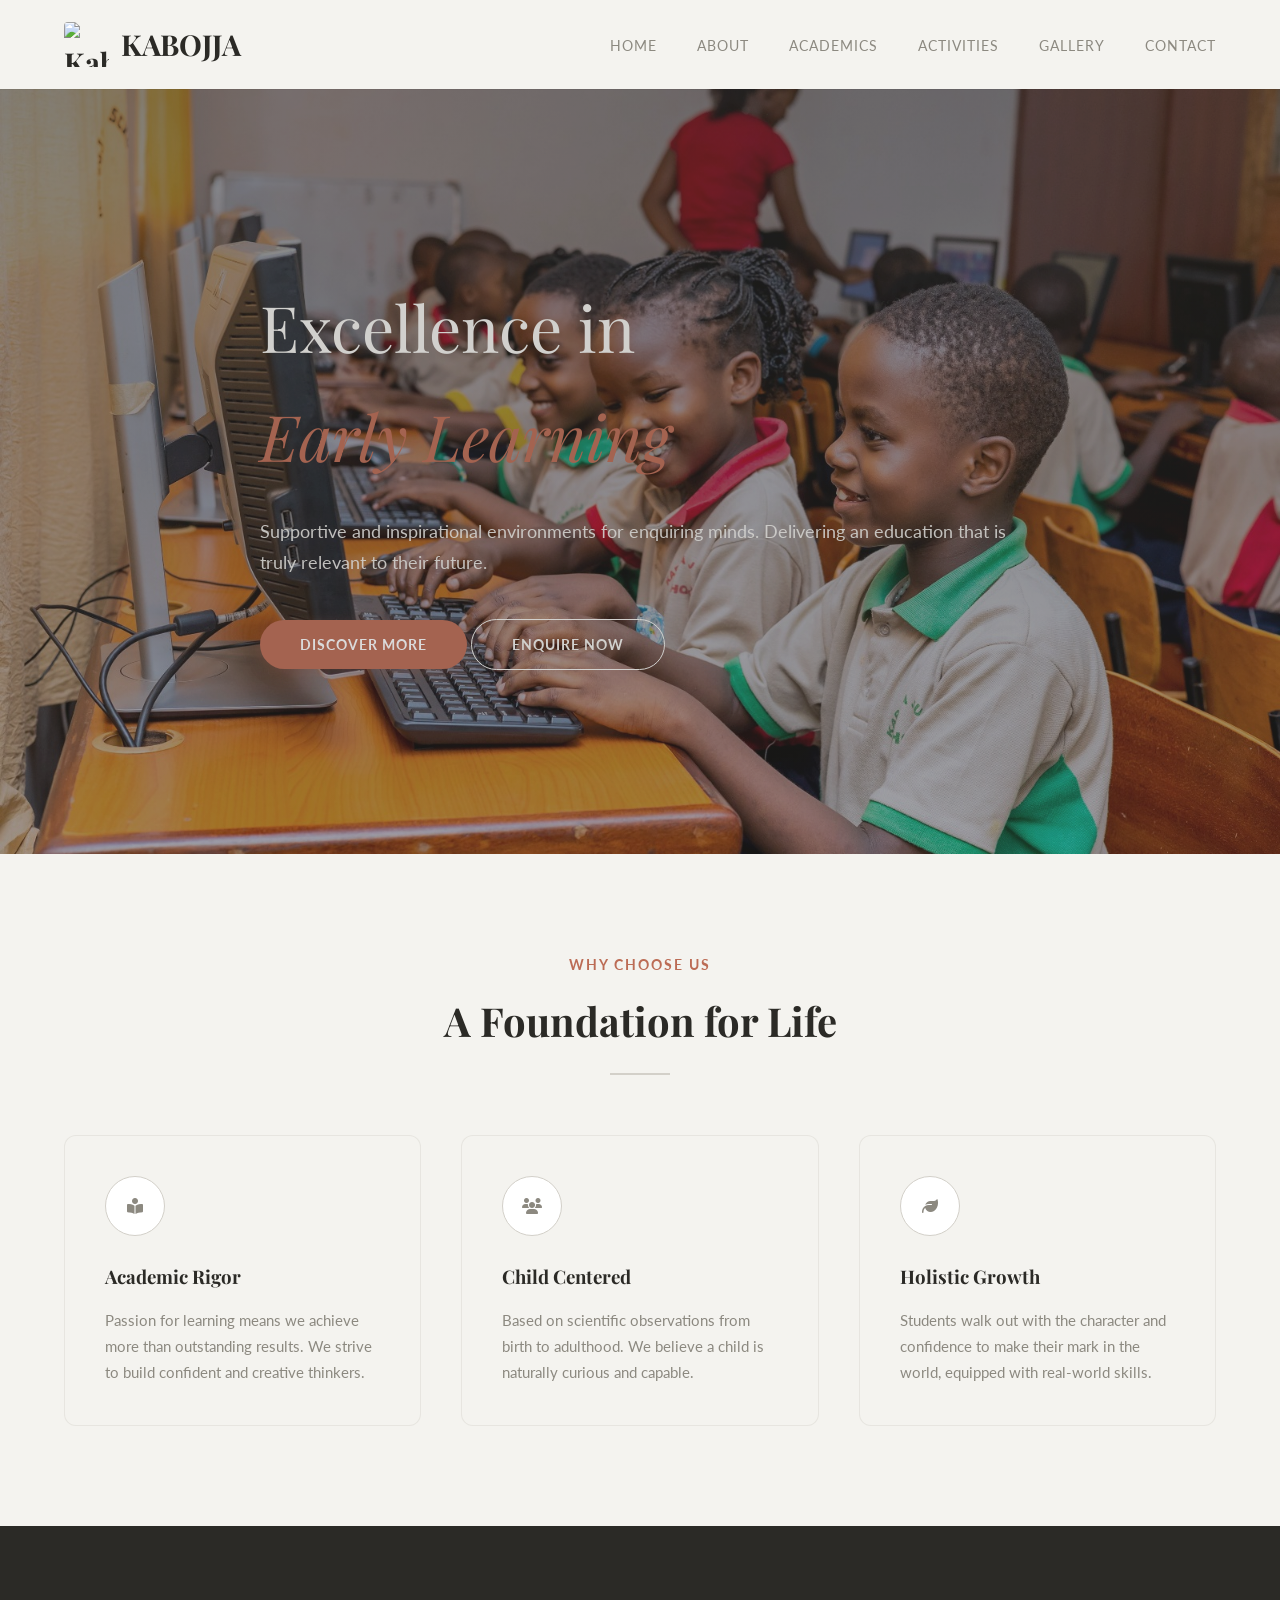
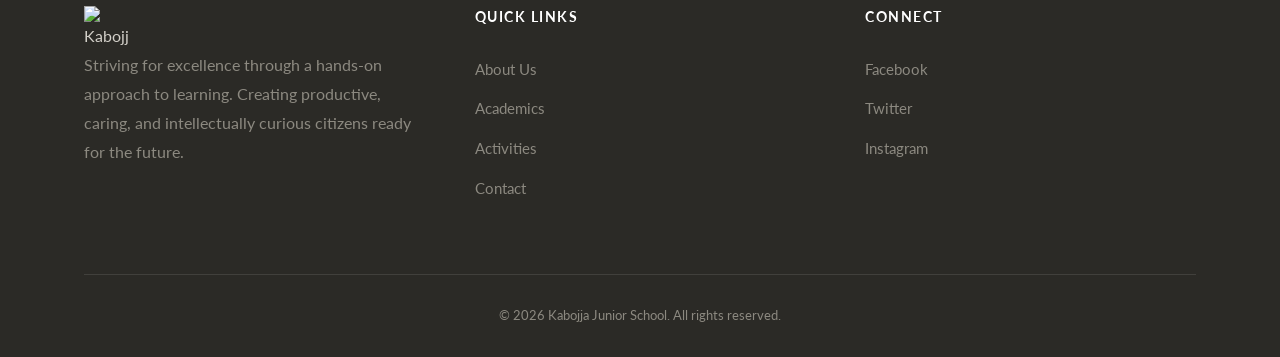
==== index.html @ 09603e0b "Add files via upload First files added" ====
<!DOCTYPE html>
<html lang="en">
<head>
    <meta charset="UTF-8">
    <meta name="viewport" content="width=device-width, initial-scale=1.0">
    <meta name="description" content="Kabojja Junior School - Excellence in Education.">
    <title>Kabojja Junior School</title>
    <link rel="preconnect" href="https://fonts.googleapis.com">
    <link rel="preconnect" hrefv="https://fonts.gstatic.com" crossorigin>
    <link href="https://fonts.googleapis.com/css2?family=Lato:wght@300;400;700&family=Playfair+Display:wght@400;600;700&display=swap" rel="stylesheet">
    <link rel="stylesheet" href="https://cdnjs.cloudflare.com/ajax/libs/font-awesome/6.4.0/css/all.min.css">
<link rel="stylesheet" href="style.css">
    <title>About — Kabojja Junior School</title>
    <script src="js/main.js"></script>
</head>
<body>
     <header>
        <nav class="navbar container">
              <a href="index.html" class="logo">
               <img src="images/cropped-ChatGPT-Image-Feb-26-2026-10_09_23-AM.png" alt="Kabojja Junior School Logo"style="width:45px; height:45px; object-fit:contain;" >
                <span>KABOJJA</span>
            </a>
            <ul class="nav-links" id="navLinks">
    <li><a href="index.html"     class="nav-link">Home</a></li>
    <li><a href="about.html"     class="nav-link">About</a></li>
    <li><a href="academics.html" class="nav-link">Academics</a></li>
    <li><a href="activities.html"class="nav-link">Activities</a></li>
    <li><a href="gallery.html"   class="nav-link">Gallery</a></li>
    <li><a href="contact.html"   class="nav-link">Contact</a></li>
</ul>
        </nav>
    </header>

    <main>
    <section id="home" class="page-section active-section">
            <div class="hero">
                <div class="hero-overlay"></div>
                <div class="container hero-content">
                    <h1>Excellence in <br><span>Early Learning</span></h1>
                    <p>Supportive and inspirational environments for enquiring minds. Delivering an education that is truly relevant to their future.</p>
                    <div>
                        <button class="btn btn-primary"  onclick="window.location.href='about.html'">Discover More</button>
                        <button class="btn btn-outline"  onclick="window.location.href='contact.html'">Enquire Now</button>
                    </div>
                </div>
            </div>
            

            <div class="container section-padding">
                <div class="section-header">
                    <span>Why Choose Us</span>
                    <h2>A Foundation for Life</h2>
                </div>
                <div class="grid-3">
                    <div class="card" style="--hover-c: #5B7C78;">
                        <div class="card-icon"><i class="fas fa-book-reader"></i></div>
                        <h3>Academic Rigor</h3>
                        <p>Passion for learning means we achieve more than outstanding results. We strive to build confident and creative thinkers.</p>
                    </div>
                    <div class="card" style="--hover-c: #D6AD60;">
                        <div class="card-icon"><i class="fas fa-users"></i></div>
                        <h3>Child Centered</h3>
                        <p>Based on scientific observations from birth to adulthood. We believe a child is naturally curious and capable.</p>
                    </div>
                    <div class="card" style="--hover-c: #C98474;">
                        <div class="card-icon"><i class="fas fa-leaf"></i></div>
                        <h3>Holistic Growth</h3>
                        <p>Students walk out with the character and confidence to make their mark in the world, equipped with real-world skills.</p>
                    </div>
                </div>
            </div>
        </section>
    </main>

    <footer>
        <div class="container">
            <div class="grid-3" style="gap: 60px;">
                <div class="footer-col">
                    <a href="index.html" class="logo"></a>
               <img src="images/cropped-ChatGPT-Image-Feb-26-2026-10_09_23-AM.png" alt="Kabojja Junior School Logo"style="width:45px; height:45px; object-fit:contain;" >
                    <p style="line-height: 1.8; color: var(--n-mid);">
                        Striving for excellence through a hands-on approach to learning. Creating productive, caring, and intellectually curious citizens ready for the future.
                    </p>
                </div>
                <div class="footer-col">
                    <h4>Quick Links</h4>
                    <ul class="footer-links">
                        <li><a href="about.html">About Us</a></li>
                        <li><a href="academics.html">Academics</a></li>
                        <li><a href="activities.html">Activities</a></li>
                        <li><a href="contact.html">Contact</a></li>
                    </ul>
                </div>
                <div class="footer-col">
                    <h4>Connect</h4>
                    <ul class="footer-links">
                        <li><a href="#">Facebook</a></li>
                        <li><a href="#">Twitter</a></li>
                        <li><a href="#">Instagram</a></li>
                    </ul>
                </div>
            </div>
            <div class="copyright">
                &copy; 2026 Kabojja Junior School. All rights reserved.
            </div>
        </div>
    </footer>

    
</body>
</html>
---- style.css ----
:root {
            
            --n-lightest: #F4F3EF;   
            --n-light:    #D3D0C9;   
            --n-mid:      #8C8980;   
            --n-dark:     #504E48;   
            --n-darkest:  #2B2A26;   

            
            --accent:     #BC6C55;   
            
            
            --radius-sm: 2px;
            --radius-pill: 50px;
            --radius-lg: 12px;
            --shadow-soft: 0 10px 30px rgba(75, 74, 70, 0.06);
            --transition: all 0.3s cubic-bezier(0.25, 1, 0.5, 1);
        }

        * { margin: 0; padding: 0; box-sizing: border-box; }

        body {
            font-family: 'Lato', sans-serif;
            color: var(--n-dark);
            background-color: var(--n-lightest);
            line-height: 1.7;
            overflow-x: hidden;
        }

        h1, h2, h3, h4, h5, h6 {
            font-family: 'Playfair Display', serif;
            color: var(--n-darkest);
        }

        a { text-decoration: none; color: inherit; transition: var(--transition); }
        ul { list-style: none; }
        img { max-width: 100%; display: block; object-fit: cover; }


        .container {
            width: 90%;
            max-width: 1200px;
            margin: 0 auto;
            padding: 0 20px;
        }

        .section-padding { padding: 100px 0; }
        .text-center { text-align: center; }

        .section-header {
            margin-bottom: 60px;
            text-align: center;
            max-width: 700px;
            margin-left: auto;
            margin-right: auto;
        }

        .section-header span {
            display: block;
            font-family: 'Lato', sans-serif;
            font-size: 0.85rem;
            text-transform: uppercase;
            letter-spacing: 2px;
            color: var(--accent);
            margin-bottom: 10px;
            font-weight: 700;
        }

        .section-header h2 {
            font-size: 2.5rem;
            position: relative;
            display: inline-block;
            padding-bottom: 20px;
        }

        .section-header h2::after {
            content: '';
            position: absolute;
            bottom: 0;
            left: 50%;
            transform: translateX(-50%);
            width: 60px;
            height: 2px;
            background-color: var(--n-light);
        }

        
        .btn {
            display: inline-block;
            padding: 16px 40px;
            font-family: 'Lato', sans-serif;
            font-weight: 700;
            font-size: 0.9rem;
            text-transform: uppercase;
            letter-spacing: 1px;
            border-radius: var(--radius-pill);
            cursor: pointer;
            transition: var(--transition);
            border: none;
        }

        .btn-primary {
            background-color: var(--accent);
            color: white;
            box-shadow: 0 4px 15px rgba(188, 108, 85, 0.3);
        }

        .btn-primary:hover {
            transform: translateY(-2px);
            background-color: var(--n-darkest);
        }

        .btn-outline {
            background-color: transparent;
            border: 1px solid var(--n-lightest);
            color: var(--n-lightest);
        }

        .btn-outline:hover {
            background-color: var(--n-lightest);
            color: var(--n-darkest);
        }

        
        header {
            background-color: var(--n-lightest);
            position: sticky;
            top: 0;
            z-index: 1000;
            box-shadow: 0 1px 0 rgba(0,0,0,0.03);
        }

        .navbar {
            display: flex;
            justify-content: space-between;
            align-items: center;
            padding: 20px 0;
        }

        .logo {
            display: flex;
            align-items: center;
            font-family: 'Playfair Display', serif;
            font-size: 1.8rem;
            font-weight: 700;
            color: var(--n-darkest);
            gap:0px;
        }

        .logo img { margin-right:12px; border-radius:4px;flex-shrink:0; }

        .nav-links {
            display: flex;
            gap: 40px;
        }

        .nav-links a {
            font-family: 'Lato', sans-serif;
            font-size: 0.9rem;
            text-transform: uppercase;
            letter-spacing: 1px;
            color: var(--n-mid);
            position: relative;
        }

        .nav-links a::after {
            content: '';
            position: absolute;
            bottom: -4px;
            left: 0;
            width: 0;
            height: 1px;
            background-color: var(--accent);
            transition: width 0.3s ease;
        }

        .nav-links a:hover, .nav-links a.active { color: var(--n-darkest); }
        .nav-links a:hover::after, .nav-links a.active::after { width: 100%; }
        .mobile-toggle { display: none; cursor: pointer; color: var(--n-darkest); }

        
       main{animation: fadeIn 0.6s ease-out; }
        @keyframes fadeIn {
            from { opacity: 0; transform: translateY(10px); }
            to { opacity: 1; transform: translateY(0); }
        }

        /* =========================================
           5. HOME
           ========================================= */
        .hero {
            position: relative;
            height: 85vh;
            background: url('../Images/WhatsApp-Image-2025-10-18-at-10.03.05-AM.jpeg') no-repeat center center/cover;
            display: flex;
            align-items: center;
            color: var(--n-lightest);
            filter: contrast(0.9) brightness(0.9);
        }

        .hero-overlay {
            position: absolute;
            top: 0; left: 0; width: 100%; height: 100%;
            background: linear-gradient(rgba(43, 42, 38, 0.5), rgba(43, 42, 38, 0.3));
        }

        .hero-content {
            position: relative;
            z-index: 2;
            max-width: 800px;
        }

        .hero h1 {
            color: var(--n-lightest);
            font-size: 4rem;
            font-weight: 400;
            margin-bottom: 25px;
        }
        
        .hero h1 span { font-style: italic; font-weight: 300; color: var(--accent); }
        .hero p { font-size: 1.15rem; margin-bottom: 40px; opacity: 0.9; }

        /* =========================================
           6. CARDS (COLOURFUL HOVER)
           ========================================= */
        .grid-3 {
            display: grid;
            grid-template-columns: repeat(auto-fit, minmax(300px, 1fr));
            gap: 40px;
        }

        .card {
            background: var(--n-lightest);
            padding: 40px;
            border-radius: var(--radius-lg);
            border: 1px solid rgba(211, 208, 201, 0.4);
            transition: var(--transition);
            
            /* Variable for specific card color, defaults to accent */
            --hover-c: var(--accent); 
        }

        .card:hover {
            transform: translateY(-8px);
            border-color: var(--hover-c);
            box-shadow: var(--shadow-soft);
        }

        .card-icon {
            width: 60px;
            height: 60px;
            background-color: #fff;
            border: 1px solid var(--n-light);
            border-radius: 50%;
            display: flex;
            align-items: center;
            justify-content: center;
            margin-bottom: 25px;
            color: var(--n-mid);
            transition: var(--transition);
        }

        .card:hover .card-icon {
            background-color: var(--hover-c);
            color: #fff;
            border-color: var(--hover-c);
            transform: rotate(10deg); /* Subtle playful rotation */
        }

        .card h3 { margin-bottom: 15px; transition: 0.3s; }
        .card:hover h3 { color: var(--hover-c); }
        .card p { color: var(--n-mid); font-size: 0.95rem; }

        /* =========================================
           7. ABOUT
           ========================================= */
        .about-grid { display: grid; grid-template-columns: 1fr 1fr; gap: 80px; align-items: center; }
        .about-img-wrapper { position: relative; }
        .about-img-wrapper img { border-radius: var(--radius-lg); }
        .about-deco {
            position: absolute; bottom: -20px; right: -20px;
            width: 150px; height: 150px; background-color: var(--n-light); z-index: -1;
            border-radius: var(--radius-lg);
        }
        .feature-list { margin-top: 40px; }
        .feature-item { display: flex; align-items: flex-start; margin-bottom: 20px; }
        .feature-item i { color: var(--accent); margin-right: 20px; font-size: 0.8rem; margin-top: 5px; }
        .feature-item h4 { font-family: 'Lato', sans-serif; font-size: 1rem; margin-bottom: 5px; text-transform: uppercase; }
        .feature-item p { color: var(--n-mid); margin: 0; }

        /* =========================================
           8. CONTACT (WARM & IMPROVED)
           ========================================= */
        .contact-wrapper {
            background-color: #FAF9F6;
            border-radius: 20px;
            overflow: hidden;
            box-shadow: var(--shadow-soft);
            display: grid;
            grid-template-columns: 1fr 1.5fr;
            border: 1px solid white;
        }

        .contact-sidebar {
            background-color: var(--accent);
            color: white;
            padding: 60px;
            display: flex;
            flex-direction: column;
            justify-content: center;
        }

        .contact-sidebar h3 {
            color: white;
            font-family: 'Playfair Display', serif;
            font-size: 2rem;
            margin-bottom: 30px;
        }

        .info-row { margin-bottom: 30px; display: flex; align-items: center; }
        .info-row i {
            font-size: 1.5rem;
            margin-right: 20px;
            background: rgba(255,255,255,0.2);
            width: 40px; height: 40px;
            display: flex; align-items: center; justify-content: center;
            border-radius: 50%;
        }
        .info-row p { font-size: 1.05rem; opacity: 0.9; }

        .contact-content { padding: 60px; background: white; }
        .warm-form-group { margin-bottom: 25px; }
        .warm-label {
            display: block;
            margin-bottom: 10px;
            font-weight: 700;
            font-size: 0.9rem;
            color: var(--n-mid);
            margin-left: 10px;
        }

        .warm-input, .warm-textarea {
            width: 100%;
            background-color: var(--n-lightest);
            border: 2px solid transparent;
            padding: 18px 25px;
            border-radius: 50px;
            font-family: 'Lato', sans-serif;
            font-size: 1rem;
            color: var(--n-darkest);
            transition: var(--transition);
        }

        .warm-input:focus, .warm-textarea:focus {
            outline: none;
            background-color: #fff;
            border-color: var(--accent);
            box-shadow: 0 4px 15px rgba(188, 108, 85, 0.1);
        }

        .warm-textarea {
            border-radius: 20px;
            resize: vertical;
            min-height: 120px;
        }

        /* =========================================
           9. GALLERY
           ========================================= */
        .gallery-container { position: relative; max-width: 1000px; margin: 0 auto; border-radius: var(--radius-lg); overflow: hidden; aspect-ratio: 16/9; box-shadow: var(--shadow-soft); }
        .gallery-track { display: flex; transition: transform 0.5s ease; height: 100%; }
        .gallery-slide { min-width: 100%; height: 100%; }
        .gallery-slide img { width: 100%; height: 100%; object-fit: cover; }
        .gallery-btn {
            position: absolute; top: 50%; transform: translateY(-50%);
            background: rgba(255,255,255,0.8); width: 45px; height: 45px;
            border-radius: 50%; border: none; cursor: pointer;
            color: var(--n-darkest); transition: 0.3s;
        }
        .gallery-btn:hover { background: var(--accent); color: white; }
        .prev-btn { left: 20px; }
        .next-btn { right: 20px; }

        /* =========================================
           10. FOOTER
           ========================================= */
        footer { background-color: var(--n-darkest); color: var(--n-light); padding: 80px 0 30px; margin-top: auto; }
        .footer-logo { font-family: 'Playfair Display', serif; font-size: 1.5rem; color: white; margin-bottom: 20px; display: block; }
        .footer-col h4 { color: white; font-family: 'Lato', sans-serif; text-transform: uppercase; letter-spacing: 1.5px; font-size: 0.85rem; margin-bottom: 25px; }
        .footer-links li { margin-bottom: 12px; }
        .footer-links a { color: var(--n-mid); font-size: 0.95rem; }
        .footer-links a:hover { color: var(--accent); }
        .copyright { text-align: center; margin-top: 60px; padding-top: 30px; border-top: 1px solid rgba(255,255,255,0.1); font-size: 0.8rem; color: var(--n-mid); }

        /* Responsive */
        @media (max-width: 992px) {
            .about-grid, .contact-wrapper { grid-template-columns: 1fr; }
            .contact-sidebar { padding: 40px; }
            .contact-content { padding: 40px; }
            .hero h1 { font-size: 3rem; }
        }
        @media (max-width: 768px) {
            .mobile-toggle { display: block; }
            .nav-links {
                position: fixed; top: 0; right: 0; height: 100vh; width: 80%;
                background: #FAF9F6; flex-direction: column; justify-content: center;
                box-shadow: -5px 0 20px rgba(0,0,0,0.1); transform: translateX(100%); transition: 0.4s ease;
            }
            .nav-links.active { transform: translateX(0); }
            .hero h1 { font-size: 2.5rem; }
        }
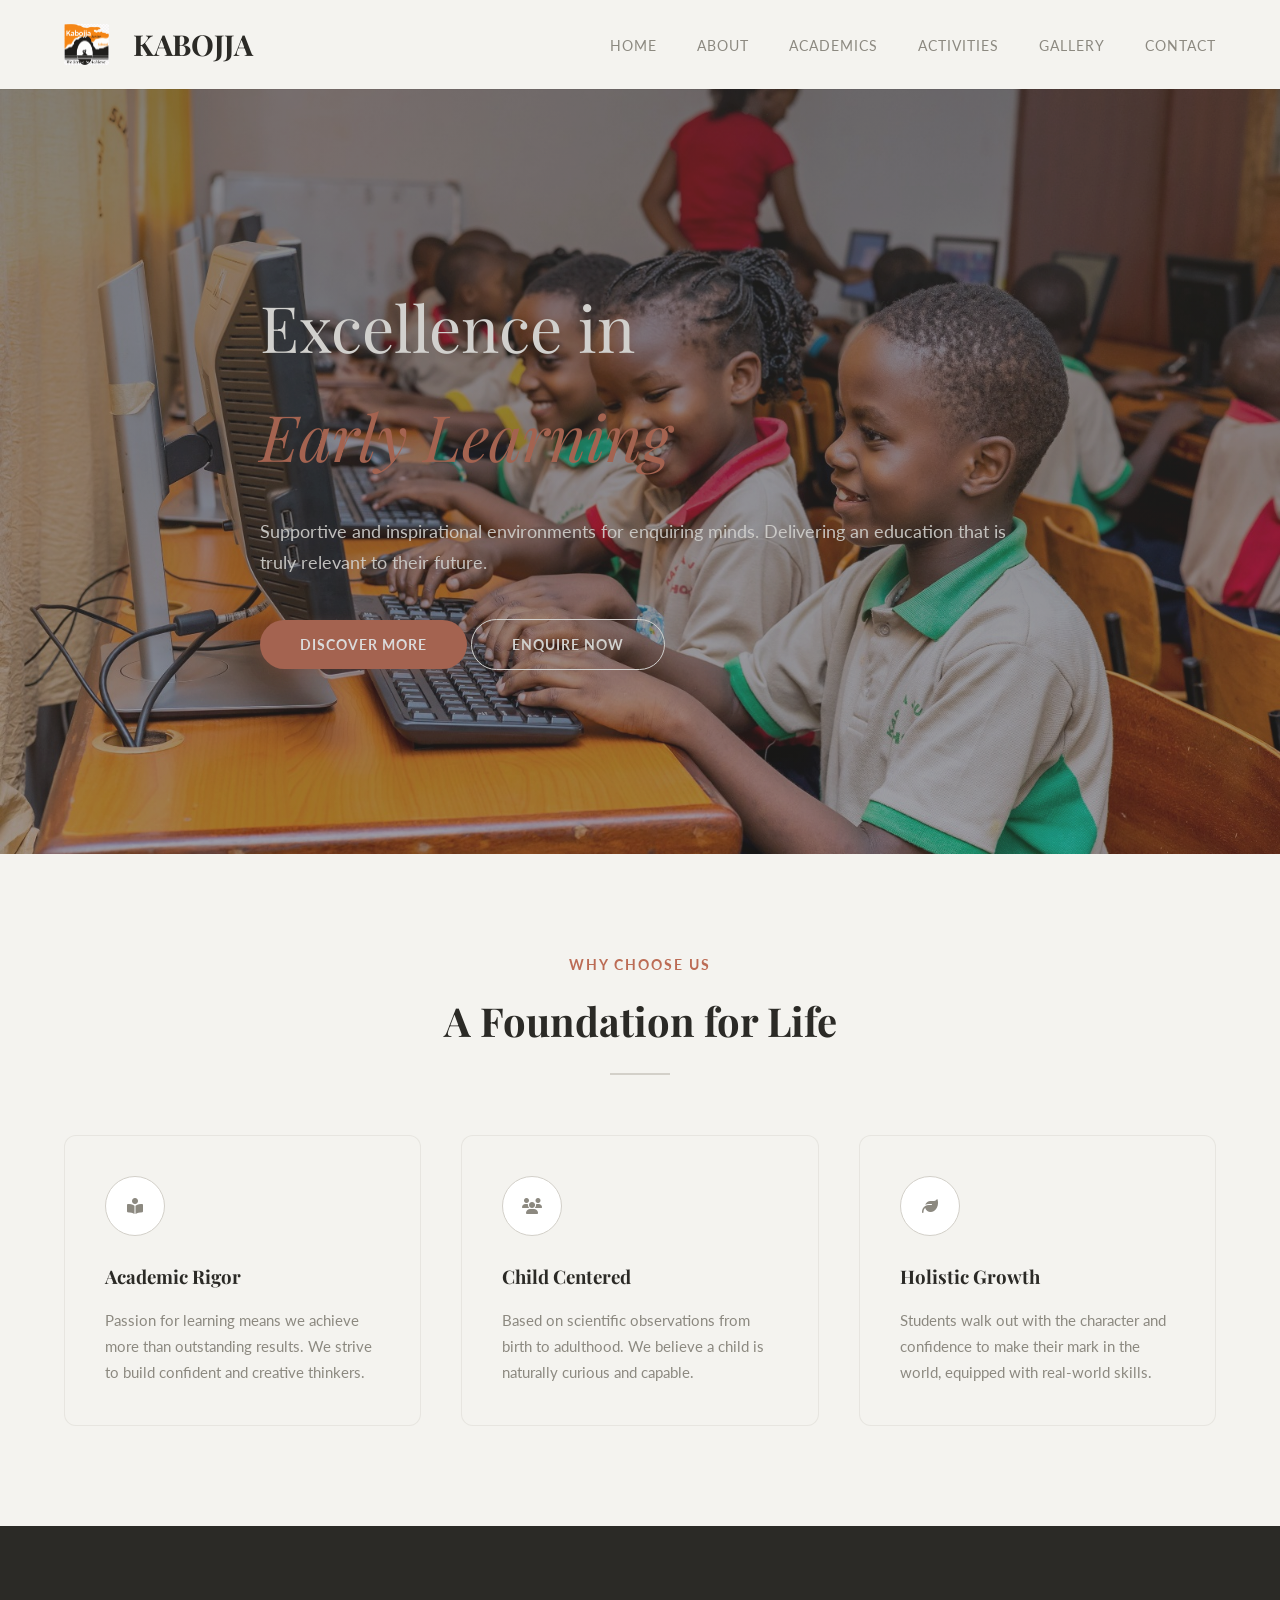
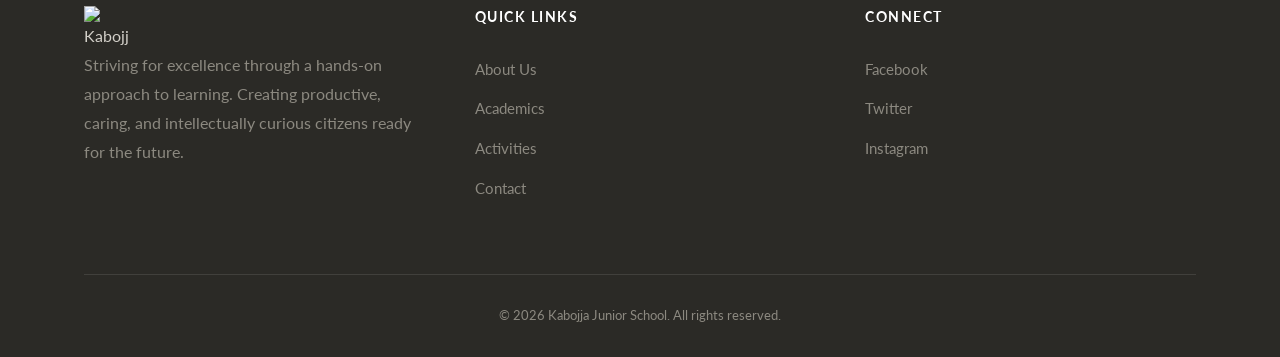
==== commit 83fec60c: "Fix HTML formatting and structure" ====
--- a/index.html
+++ b/index.html
@@ -10,14 +10,14 @@
     <link href="https://fonts.googleapis.com/css2?family=Lato:wght@300;400;700&family=Playfair+Display:wght@400;600;700&display=swap" rel="stylesheet">
     <link rel="stylesheet" href="https://cdnjs.cloudflare.com/ajax/libs/font-awesome/6.4.0/css/all.min.css">
 <link rel="stylesheet" href="style.css">
-    <title>About — Kabojja Junior School</title>
-    <script src="js/main.js"></script>
+    
+    
 </head>
 <body>
      <header>
         <nav class="navbar container">
               <a href="index.html" class="logo">
-               <img src="images/cropped-ChatGPT-Image-Feb-26-2026-10_09_23-AM.png" alt="Kabojja Junior School Logo"style="width:45px; height:45px; object-fit:contain;" >
+               <img src="Images/cropped-ChatGPT-Image-Feb-26-2026-10_09_23-AM.png" alt="Kabojja Junior School Logo"style="width:45px; height:45px; object-fit:contain;" >
                 <span>KABOJJA</span>
             </a>
             <ul class="nav-links" id="navLinks">
@@ -105,7 +105,7 @@
             </div>
         </div>
     </footer>
-
+<script src="js/main.js"></script>
     
 </body>
 </html>
--- a/style.css
+++ b/style.css
@@ -144,7 +144,7 @@
             font-size: 1.8rem;
             font-weight: 700;
             color: var(--n-darkest);
-            gap:0px;
+            gap:12px;
         }
 
         .logo img { margin-right:12px; border-radius:4px;flex-shrink:0; }
@@ -191,7 +191,7 @@
         .hero {
             position: relative;
             height: 85vh;
-            background: url('../Images/WhatsApp-Image-2025-10-18-at-10.03.05-AM.jpeg') no-repeat center center/cover;
+            background: url('Images/WhatsApp-Image-2025-10-18-at-10.03.05-AM.jpeg') no-repeat center center/cover;
             display: flex;
             align-items: center;
             color: var(--n-lightest);
@@ -408,4 +408,4 @@
             }
             .nav-links.active { transform: translateX(0); }
             .hero h1 { font-size: 2.5rem; }
-        }+        }
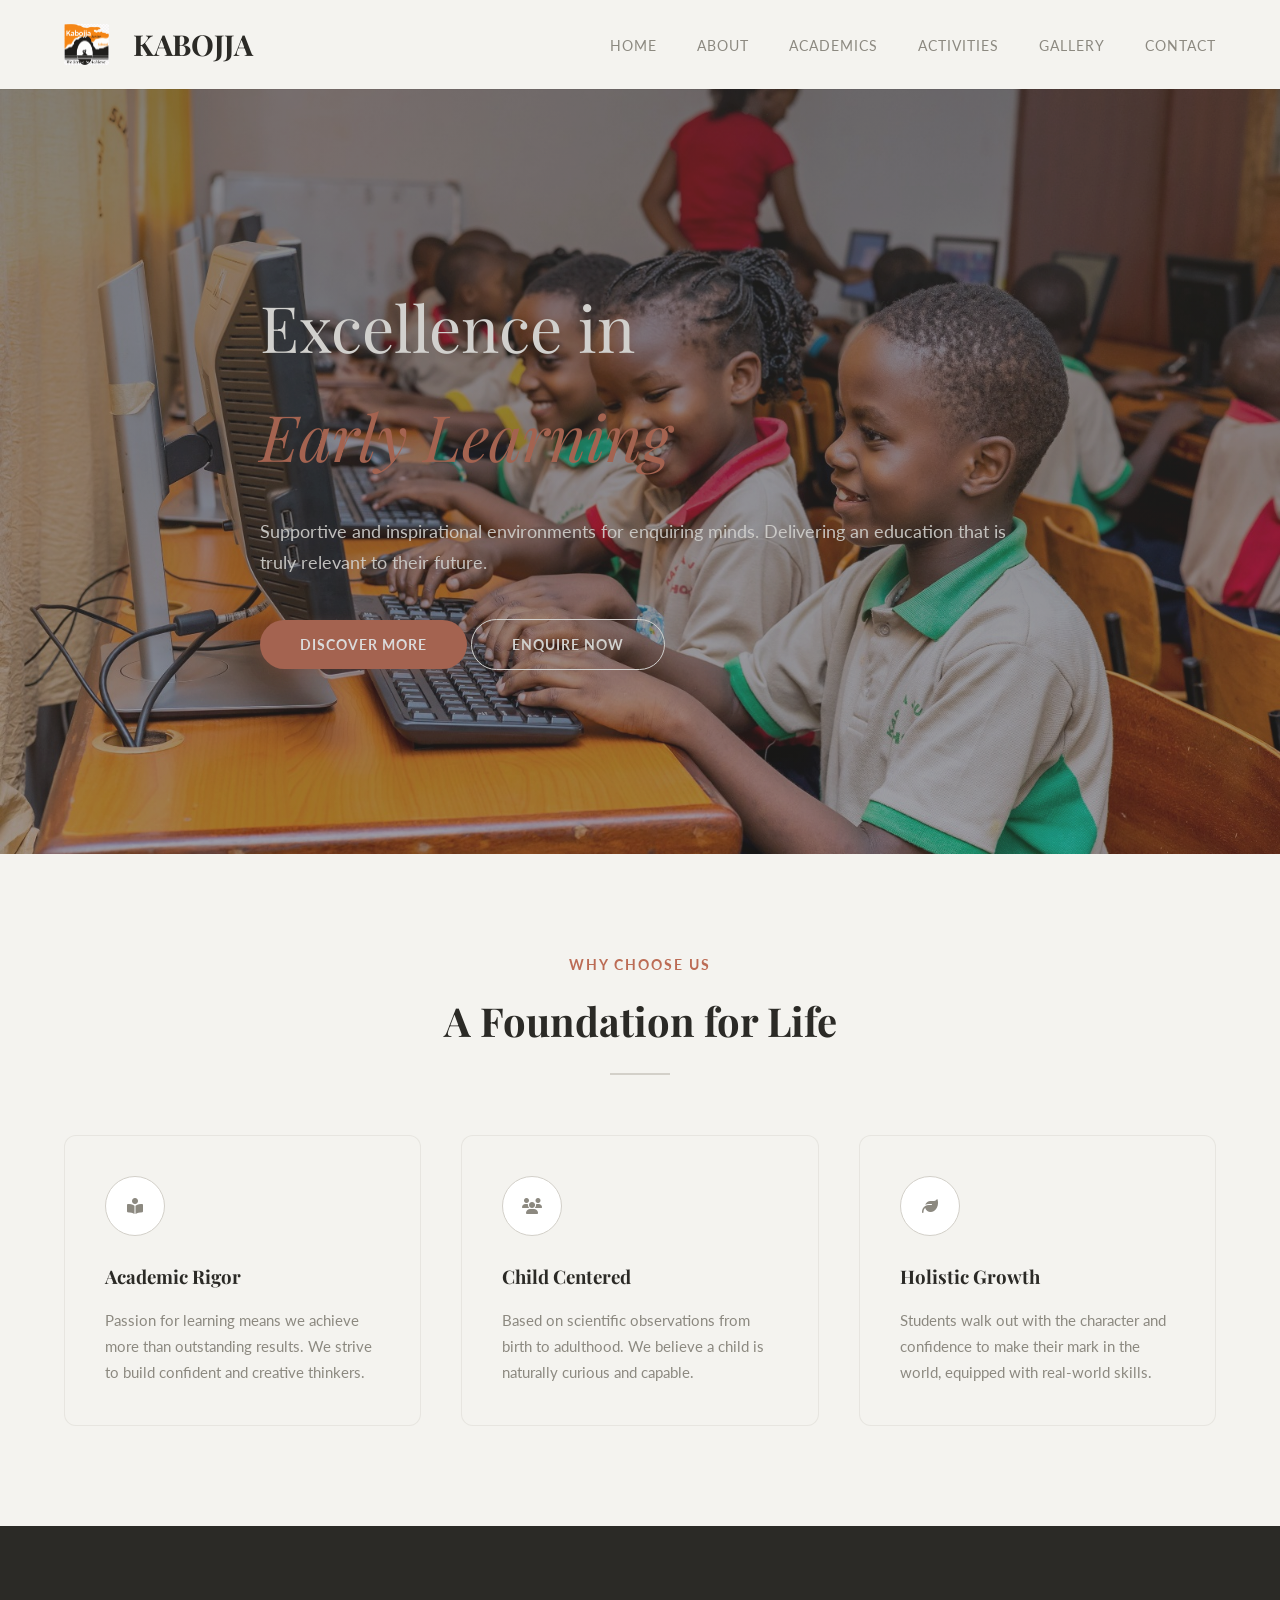
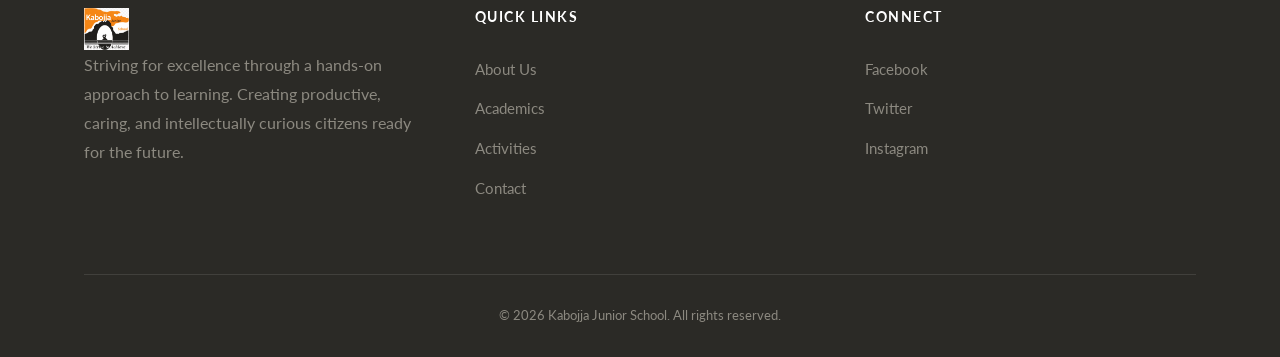
==== commit 77d2b8d7: "footer error bug" ====
--- a/index.html
+++ b/index.html
@@ -77,7 +77,7 @@
             <div class="grid-3" style="gap: 60px;">
                 <div class="footer-col">
                     <a href="index.html" class="logo"></a>
-               <img src="images/cropped-ChatGPT-Image-Feb-26-2026-10_09_23-AM.png" alt="Kabojja Junior School Logo"style="width:45px; height:45px; object-fit:contain;" >
+               <img src="Images/cropped-ChatGPT-Image-Feb-26-2026-10_09_23-AM.png" alt="Kabojja Junior School Logo"style="width:45px; height:45px; object-fit:contain;" >
                     <p style="line-height: 1.8; color: var(--n-mid);">
                         Striving for excellence through a hands-on approach to learning. Creating productive, caring, and intellectually curious citizens ready for the future.
                     </p>
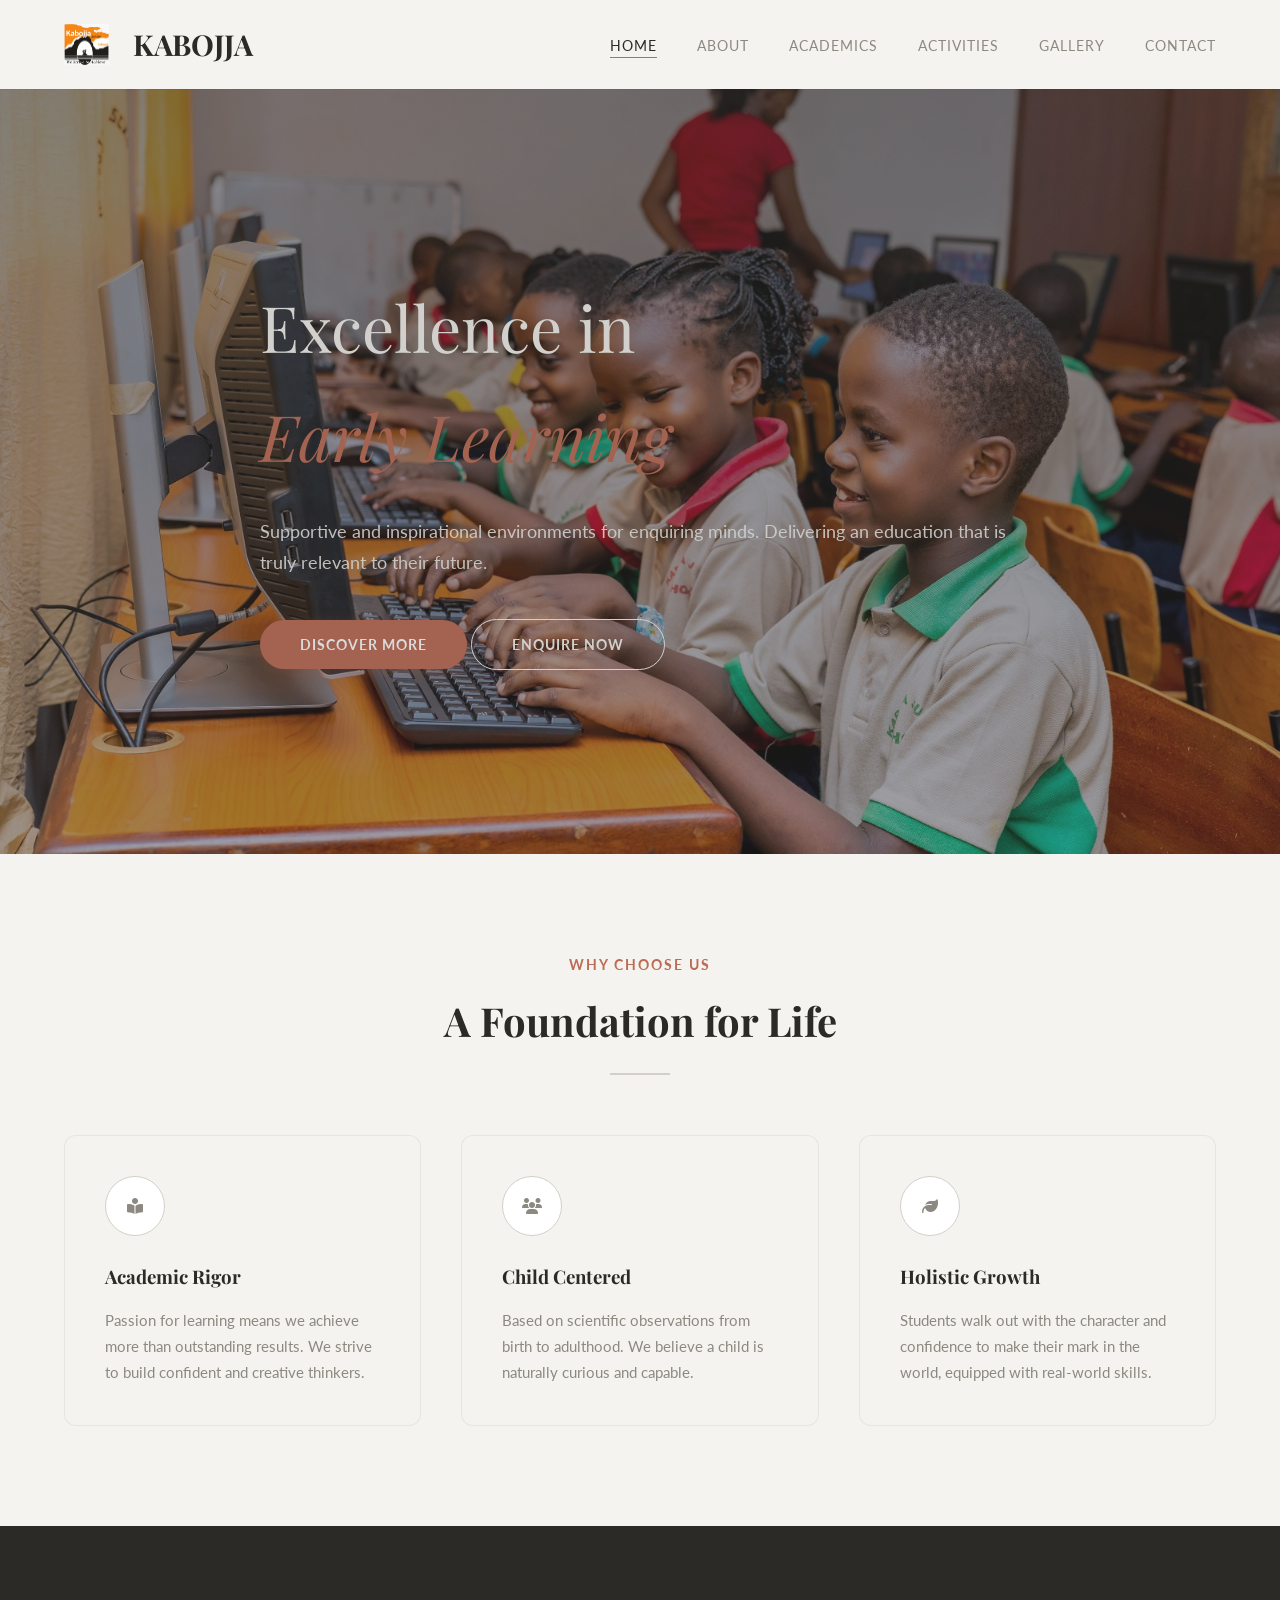
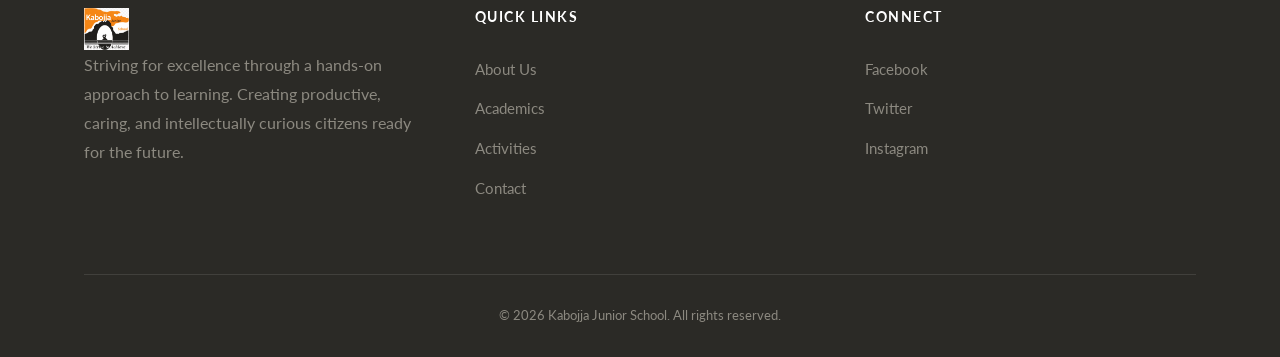
==== commit 62d599a0: "Fix HTML structure and add mobile toggle" ====
--- a/index.html
+++ b/index.html
@@ -28,6 +28,9 @@
     <li><a href="gallery.html"   class="nav-link">Gallery</a></li>
     <li><a href="contact.html"   class="nav-link">Contact</a></li>
 </ul>
+             <div class="mobile-toggle" id="mobileToggle">
+                <i class="fas fa-bars" style="font-size: 1.5rem;"></i>
+            </div>
         </nav>
     </header>
 
